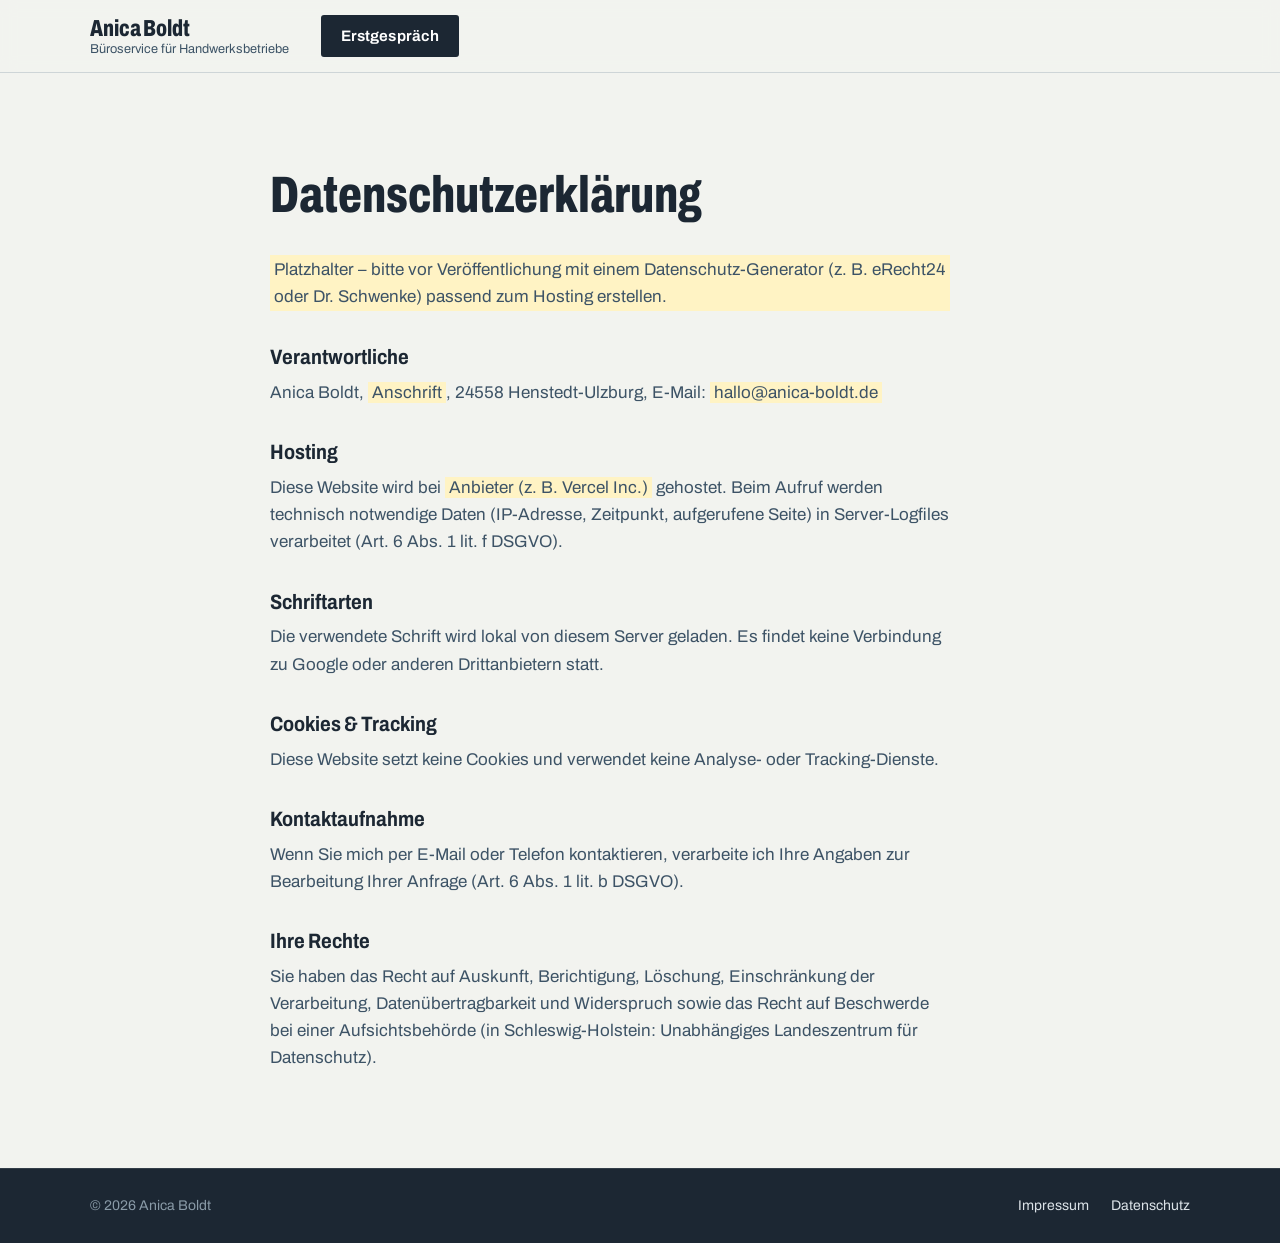
==== datenschutz.html @ bea67212 "Landingpage Anica Boldt – Büroservice für Handwerksbetriebe Statische Seite (HTML/CSS), lokal eingeb" ====
<!doctype html>
<html lang="de">
<head>
  <meta charset="utf-8">
  <meta name="viewport" content="width=device-width, initial-scale=1">
  <title>Datenschutz – Anica Boldt</title>
  <meta name="robots" content="noindex">
  <link rel="icon" href="assets/img/favicon.svg" type="image/svg+xml">
  <link rel="stylesheet" href="assets/css/styles.css">
</head>
<body>
  <header class="site-header">
    <div class="wrap site-header__inner">
      <a class="brand" href="index.html"><span class="brand__name">Anica Boldt</span><span class="brand__tag">Büroservice für Handwerksbetriebe</span></a>
      <a class="btn btn--small" href="index.html#kontakt">Erstgespräch</a>
    </div>
  </header>
  <main class="legal"><div class="wrap">
    <h1>Datenschutzerklärung</h1>
    <p class="todo">Platzhalter – bitte vor Veröffentlichung mit einem Datenschutz-Generator (z.&nbsp;B. eRecht24 oder Dr. Schwenke) passend zum Hosting erstellen.</p>
    <h2>Verantwortliche</h2>
    <p>Anica Boldt, <span class="todo">Anschrift</span>, 24558 Henstedt-Ulzburg, E-Mail: <span class="todo">hallo@anica-boldt.de</span></p>
    <h2>Hosting</h2>
    <p>Diese Website wird bei <span class="todo">Anbieter (z.&nbsp;B. Vercel Inc.)</span> gehostet. Beim Aufruf werden technisch notwendige Daten (IP-Adresse, Zeitpunkt, aufgerufene Seite) in Server-Logfiles verarbeitet (Art. 6 Abs. 1 lit. f DSGVO).</p>
    <h2>Schriftarten</h2>
    <p>Die verwendete Schrift wird lokal von diesem Server geladen. Es findet keine Verbindung zu Google oder anderen Drittanbietern statt.</p>
    <h2>Cookies &amp; Tracking</h2>
    <p>Diese Website setzt keine Cookies und verwendet keine Analyse- oder Tracking-Dienste.</p>
    <h2>Kontaktaufnahme</h2>
    <p>Wenn Sie mich per E-Mail oder Telefon kontaktieren, verarbeite ich Ihre Angaben zur Bearbeitung Ihrer Anfrage (Art. 6 Abs. 1 lit. b DSGVO).</p>
    <h2>Ihre Rechte</h2>
    <p>Sie haben das Recht auf Auskunft, Berichtigung, Löschung, Einschränkung der Verarbeitung, Datenübertragbarkeit und Widerspruch sowie das Recht auf Beschwerde bei einer Aufsichtsbehörde (in Schleswig-Holstein: Unabhängiges Landeszentrum für Datenschutz).</p>
  </div></main>
  <footer class="site-footer"><div class="wrap site-footer__inner"><p>© 2026 Anica Boldt</p><nav aria-label="Rechtliches"><a href="impressum.html">Impressum</a><a href="datenschutz.html">Datenschutz</a></nav></div></footer>
</body>
</html>
---- assets/css/styles.css ----
/* Anica Boldt – Büroservice für Handwerksbetriebe
   Farben aus dem Foto (Schiefer/Blaugrau) + Zollstock-Gelb als einziger Akzent. */

@font-face {
  font-family: "Archivo";
  font-style: normal;
  font-display: swap;
  font-weight: 100 900;
  font-stretch: 62% 125%;
  src: url("../fonts/archivo-latin-wdth-normal.woff2") format("woff2-variations"),
       url("../fonts/archivo-latin-wdth-normal.woff2") format("woff2");
}

:root {
  --ink: #1C2733;        /* Schiefer, fast schwarz */
  --slate: #3D5366;      /* Blaugrau aus dem Foto */
  --mist: #8A9BA8;       /* gedämpftes Grau für Nebentext auf dunkel */
  --paper: #F2F3EF;      /* kühles Papierweiß */
  --white: #FFFFFF;
  --line: #CED5D7;
  --yellow: #F3C01C;     /* Zollstock-Gelb */
  --yellow-deep: #D9A800;

  --font: "Archivo", "Helvetica Neue", Arial, sans-serif;
  --condensed: 72%;
  --wrap: 1180px;
  --gutter: clamp(16px, 4vw, 40px);
  --section: clamp(72px, 10vw, 128px);

  /* Typoskala (Quarte, 1.333) */
  --t-small: 0.875rem;
  --t-body: 1.0625rem;
  --t-lead: 1.3rem;
  --t-h3: 1.4rem;
  --t-h2: clamp(2rem, 4.2vw, 3.2rem);
  --t-h1: clamp(3rem, 8.4vw, 6.6rem);
}

*,
*::before,
*::after { box-sizing: border-box; }

html { scroll-behavior: smooth; scroll-padding-top: 84px; }
@media (prefers-reduced-motion: reduce) { html { scroll-behavior: auto; } }

body {
  margin: 0;
  font-family: var(--font);
  font-size: var(--t-body);
  line-height: 1.6;
  color: var(--ink);
  background: var(--paper);
  -webkit-font-smoothing: antialiased;
  text-rendering: optimizeLegibility;
}

img { display: block; max-width: 100%; height: auto; }
figure { margin: 0; }
h1, h2, h3 { margin: 0; line-height: 1.05; }
p { margin: 0 0 1em; }
p:last-child { margin-bottom: 0; }

a { color: inherit; }
:focus-visible {
  outline: 3px solid var(--yellow-deep);
  outline-offset: 3px;
  border-radius: 2px;
}

.wrap {
  width: 100%;
  max-width: var(--wrap);
  margin-inline: auto;
  padding-inline: var(--gutter);
}

.visually-hidden {
  position: absolute; width: 1px; height: 1px; overflow: hidden;
  clip: rect(0 0 0 0); white-space: nowrap;
}

.skip {
  position: absolute; left: 16px; top: -60px; z-index: 100;
  background: var(--yellow); color: var(--ink); padding: 10px 16px;
  font-weight: 700; text-decoration: none;
}
.skip:focus { top: 12px; }

/* ---------- Buttons & Links ---------- */
.btn {
  display: inline-flex; align-items: center; justify-content: center;
  min-height: 52px; padding: 0 26px;
  background: var(--ink); color: var(--white);
  font-weight: 650; font-size: 1rem; letter-spacing: 0.005em;
  text-decoration: none; border-radius: 3px;
  border: 2px solid var(--ink);
  transition: background-color .15s ease, color .15s ease;
}
.btn:hover { background: var(--slate); border-color: var(--slate); }
.btn--small { min-height: 42px; padding: 0 18px; font-size: 0.95rem; }
.btn--yellow { background: var(--yellow); border-color: var(--yellow); color: var(--ink); }
.btn--yellow:hover { background: #FFD43D; border-color: #FFD43D; }
.btn--ghost { background: transparent; border-color: rgba(255,255,255,.45); color: var(--white); }
.btn--ghost:hover { background: rgba(255,255,255,.08); border-color: var(--white); }

.link {
  font-weight: 600;
  text-decoration: underline;
  text-decoration-color: var(--yellow-deep);
  text-decoration-thickness: 2px;
  text-underline-offset: 5px;
}
.link:hover { text-decoration-color: var(--ink); }

/* ---------- Header ---------- */
.site-header {
  position: sticky; top: 0; z-index: 50;
  background: rgba(242, 243, 239, .92);
  backdrop-filter: saturate(1.2) blur(8px);
  -webkit-backdrop-filter: saturate(1.2) blur(8px);
  border-bottom: 1px solid var(--line);
}
.site-header__inner {
  display: flex; align-items: center; gap: 32px;
  min-height: 72px;
}
.brand { display: flex; flex-direction: column; text-decoration: none; line-height: 1.1; }
.brand__name {
  font-size: 1.45rem; font-weight: 800; font-stretch: var(--condensed);
  letter-spacing: -0.005em;
}
.brand__tag { font-size: 0.8rem; color: var(--slate); }
.nav { display: flex; gap: 26px; margin-left: auto; }
.nav a { text-decoration: none; font-size: 0.95rem; font-weight: 500; color: var(--slate); }
.nav a:hover { color: var(--ink); }

@media (max-width: 880px) {
  .nav { display: none; }
  .site-header__inner { justify-content: space-between; }
}

/* ---------- Hero ---------- */
.hero { padding-top: clamp(40px, 6vw, 80px); overflow: hidden; }
.hero__grid {
  display: grid;
  grid-template-columns: minmax(0, 7fr) minmax(0, 5fr);
  gap: clamp(32px, 5vw, 72px);
  align-items: end;
}
.hero__text { padding-bottom: clamp(32px, 5vw, 64px); }
.hero__place {
  display: inline-block;
  font-size: var(--t-small); font-weight: 600; color: var(--slate);
  margin-bottom: 22px;
  padding-left: 14px;
  border-left: 4px solid var(--yellow);
}
.hero__title {
  font-size: var(--t-h1);
  font-weight: 850;
  font-stretch: 64%;
  line-height: 0.92;
  letter-spacing: -0.01em;
  text-wrap: balance;
  hyphens: manual;
  margin-bottom: 28px;
}
.hero__lead {
  font-size: var(--t-lead);
  line-height: 1.5;
  max-width: 34em;
  color: var(--slate);
  margin-bottom: 34px;
}
.hero__actions { display: flex; flex-wrap: wrap; align-items: center; gap: 18px 28px; }
.hero__facts {
  list-style: none; padding: 0; margin: 44px 0 0;
  display: flex; flex-wrap: wrap; gap: 10px 26px;
  font-size: 0.95rem; font-weight: 550;
}
.hero__facts li { display: flex; align-items: center; gap: 9px; }
.hero__facts li::before {
  content: ""; width: 14px; height: 9px; flex: none;
  border-left: 2.5px solid var(--ink); border-bottom: 2.5px solid var(--ink);
  transform: rotate(-45deg) translate(1px, -2px);
}

.hero__photo { position: relative; align-self: stretch; }
.hero__photo img {
  width: 100%; height: 100%;
  object-fit: cover; object-position: 30% 20%;
  aspect-ratio: 4 / 5;
  border-radius: 3px 3px 0 0;
}
.hero__photo figcaption {
  position: absolute; left: 0; bottom: 0;
  background: var(--ink); color: var(--white);
  font-size: 0.82rem; font-weight: 500;
  padding: 8px 14px;
}

@media (max-width: 960px) {
  .hero__grid { grid-template-columns: 1fr; }
  .hero__text { padding-bottom: 0; }
  .hero__photo { max-width: 520px; }
  .hero__photo img { aspect-ratio: 5 / 4; object-position: 30% 22%; }
}

/* ---------- Zollstock ---------- */
.ruler {
  position: relative;
  background: var(--yellow);
  border-top: 2px solid var(--ink);
  border-bottom: 2px solid var(--ink);
}
.ruler__track {
  position: relative;
  height: 74px;
  /* Millimeter-, Halbzentimeter- und Zentimeterstriche */
  background-image:
    linear-gradient(to right, var(--ink) 2px, transparent 2px),
    linear-gradient(to right, var(--ink) 1.5px, transparent 1.5px),
    linear-gradient(to right, var(--ink) 1px, transparent 1px);
  background-size: 60px 30px, 30px 20px, 6px 11px;
  background-repeat: repeat-x;
  background-position: 0 0, 0 0, 0 0;
}
/* Gelenke des Zollstocks alle 20 cm */
.ruler__track::after {
  content: "";
  position: absolute; inset: 0;
  background-image:
    linear-gradient(to right, transparent 0 calc(100% - 2px), rgba(28,39,51,.55) calc(100% - 2px)),
    radial-gradient(circle at calc(100% - 12px) 58px, var(--ink) 0 3.5px, transparent 4px);
  background-size: 600px 100%, 600px 100%;
  background-repeat: repeat-x;
  pointer-events: none;
}
.ruler__nums {
  position: absolute; top: 30px; left: 0; right: 0;
  display: flex; white-space: nowrap; overflow: hidden;
  font-size: 0.9rem; font-weight: 700; font-stretch: 80%;
  font-variant-numeric: tabular-nums;
}
.ruler__nums span { flex: 0 0 60px; text-align: right; padding-right: 5px; }
.ruler__span {
  position: absolute; z-index: 2; right: var(--gutter); bottom: 9px;
  display: flex; align-items: center;
}
.ruler__label {
  background: var(--ink); color: var(--yellow);
  font-size: 0.95rem; font-weight: 650;
  padding: 6px 14px;
  border-radius: 2px;
}
@media (max-width: 640px) {
  .ruler__track { height: 118px; }
  .ruler__track::after { background-image: linear-gradient(to right, transparent 0 calc(100% - 2px), rgba(28,39,51,.55) calc(100% - 2px)); }
  .ruler__span { left: var(--gutter); right: var(--gutter); bottom: 8px; }
  .ruler__label { font-size: 0.85rem; }
}

/* ---------- Sections ---------- */
.section { padding-block: var(--section); }
.h2 {
  font-size: var(--t-h2);
  font-weight: 800;
  font-stretch: var(--condensed);
  letter-spacing: -0.005em;
  line-height: 1.02;
  text-wrap: balance;
}
.h2--wide { max-width: 18em; margin-bottom: clamp(36px, 5vw, 60px); }
.h2--light { color: var(--white); }

.prose { max-width: 36em; font-size: 1.125rem; line-height: 1.65; }

/* Problem */
.problem__grid {
  display: grid;
  grid-template-columns: minmax(0, 5fr) minmax(0, 6fr);
  gap: clamp(28px, 6vw, 96px);
}
@media (max-width: 860px) { .problem__grid { grid-template-columns: 1fr; } }

/* Leistungen */
.services { background: var(--white); border-block: 1px solid var(--line); }
.services__list {
  display: grid;
  grid-template-columns: repeat(2, minmax(0, 1fr));
  border-top: 2px solid var(--ink);
}
.service {
  padding: 32px 40px 40px 0;
  border-bottom: 1px solid var(--line);
}
.service:nth-child(even) { padding-left: 40px; padding-right: 0; border-left: 1px solid var(--line); }
.service h3 {
  font-size: var(--t-h3); font-weight: 750; font-stretch: 85%;
  margin-bottom: 12px;
}
.service p { color: var(--slate); max-width: 32em; }
@media (max-width: 760px) {
  .services__list { grid-template-columns: 1fr; }
  .service, .service:nth-child(even) { padding: 26px 0 30px; border-left: 0; }
}

/* Vergleich */
.compare__intro { font-size: var(--t-lead); color: var(--slate); margin: -28px 0 36px; max-width: 34em; }
.table-scroll { overflow-x: auto; -webkit-overflow-scrolling: touch; }
.compare__table {
  width: 100%; min-width: 620px;
  border-collapse: collapse;
  font-size: 1rem;
}
.compare__table th,
.compare__table td {
  text-align: left; vertical-align: top;
  padding: 18px 20px;
  border-bottom: 1px solid var(--line);
}
.compare__table thead th {
  font-size: 1.05rem; font-weight: 750; font-stretch: 85%;
  border-bottom: 2px solid var(--ink);
  vertical-align: bottom;
  padding-block: 14px;
}
.compare__table tbody th { font-weight: 650; width: 20%; }
.compare__table td { color: var(--slate); width: 40%; }
.compare__table .is-us { background: var(--white); color: var(--ink); font-weight: 550; }
.compare__table thead .is-us { background: var(--yellow); border-bottom-color: var(--ink); }
.compare__table tbody td.is-us { box-shadow: inset 4px 0 0 var(--yellow); }
.fineprint { margin-top: 20px; font-size: var(--t-small); color: var(--slate); max-width: 46em; }

/* Ablauf */
.steps { background: var(--white); border-block: 1px solid var(--line); }
.steps__list {
  list-style: none; margin: 0; padding: 0;
  display: grid; grid-template-columns: repeat(3, minmax(0, 1fr));
  gap: clamp(24px, 4vw, 56px);
  counter-reset: step;
}
.steps__list li { counter-increment: step; position: relative; padding-top: 74px; }
.steps__list li::before {
  content: counter(step);
  position: absolute; top: 0; left: 0;
  font-size: 3.6rem; font-weight: 850; font-stretch: 64%; line-height: 1;
  color: var(--ink);
}
.steps__list li::after {
  content: ""; position: absolute; top: 26px; left: 44px; right: 0;
  height: 2px; background: var(--line);
}
.steps__list li:last-child::after { background: linear-gradient(to right, var(--line), transparent); }
.steps__list h3 { font-size: var(--t-h3); font-weight: 750; font-stretch: 85%; margin-bottom: 10px; }
.steps__list p { color: var(--slate); max-width: 26em; }
@media (max-width: 820px) { .steps__list { grid-template-columns: 1fr; } }

/* FAQ */
.faq__grid {
  display: grid;
  grid-template-columns: minmax(0, 4fr) minmax(0, 7fr);
  gap: clamp(28px, 6vw, 96px);
}
@media (max-width: 860px) { .faq__grid { grid-template-columns: 1fr; } }
.faq__list { border-top: 2px solid var(--ink); }
.faq__list details { border-bottom: 1px solid var(--line); }
.faq__list summary {
  cursor: pointer; list-style: none;
  display: flex; justify-content: space-between; align-items: center; gap: 20px;
  padding: 22px 0;
  font-size: 1.15rem; font-weight: 650;
}
.faq__list summary::-webkit-details-marker { display: none; }
.faq__list summary::after {
  content: ""; flex: none; width: 14px; height: 14px;
  background:
    linear-gradient(var(--ink), var(--ink)) center / 14px 2px no-repeat,
    linear-gradient(var(--ink), var(--ink)) center / 2px 14px no-repeat;
  transition: transform .2s ease;
}
.faq__list details[open] summary::after { transform: rotate(45deg); }
.faq__list details p { color: var(--slate); max-width: 38em; padding-bottom: 24px; margin: 0; }
@media (prefers-reduced-motion: reduce) { .faq__list summary::after { transition: none; } }

/* Kontakt */
.contact { background: var(--ink); color: #DCE3E8; padding-block: var(--section); }
.contact__grid {
  display: grid;
  grid-template-columns: minmax(0, 7fr) minmax(0, 4fr);
  gap: clamp(36px, 6vw, 96px);
  align-items: center;
}
.contact__text p { font-size: 1.15rem; max-width: 32em; margin-top: 24px; }
.contact__actions { display: flex; flex-wrap: wrap; gap: 14px; margin-top: 34px; }
.contact__mail { font-size: 0.95rem !important; color: var(--mist); margin-top: 18px !important; }
.contact__card { background: var(--white); color: var(--ink); padding: 12px 12px 18px; max-width: 340px; justify-self: end; border-radius: 3px; }
.contact__card img { width: 100%; aspect-ratio: 4 / 5; object-fit: cover; border-radius: 2px; }
.contact__card figcaption { padding: 14px 6px 0; font-size: 0.95rem; color: var(--slate); line-height: 1.4; }
.contact__card strong { display: block; color: var(--ink); font-size: 1.15rem; font-stretch: 85%; }
@media (max-width: 820px) {
  .contact__grid { grid-template-columns: 1fr; }
  .contact__card { justify-self: start; max-width: 280px; }
}

/* Footer */
.site-footer { background: var(--ink); color: var(--mist); border-top: 1px solid rgba(255,255,255,.1); font-size: var(--t-small); }
.site-footer__inner { display: flex; flex-wrap: wrap; justify-content: space-between; gap: 12px 24px; padding-block: 26px; }
.site-footer p { margin: 0; }
.site-footer nav { display: flex; gap: 22px; }
.site-footer a { color: #DCE3E8; text-decoration: none; }
.site-footer a:hover { text-decoration: underline; }

/* Rechtstexte */
.legal { padding-block: clamp(48px, 8vw, 96px); }
.legal .wrap { max-width: 820px; }
.legal h1 { font-size: var(--t-h2); font-weight: 800; font-stretch: var(--condensed); margin-bottom: 32px; }
.legal h2 { font-size: 1.3rem; font-stretch: 85%; margin: 36px 0 10px; }
.legal p, .legal li { color: var(--slate); max-width: 40em; }
.todo { background: #FFF3C4; padding: 1px 4px; }
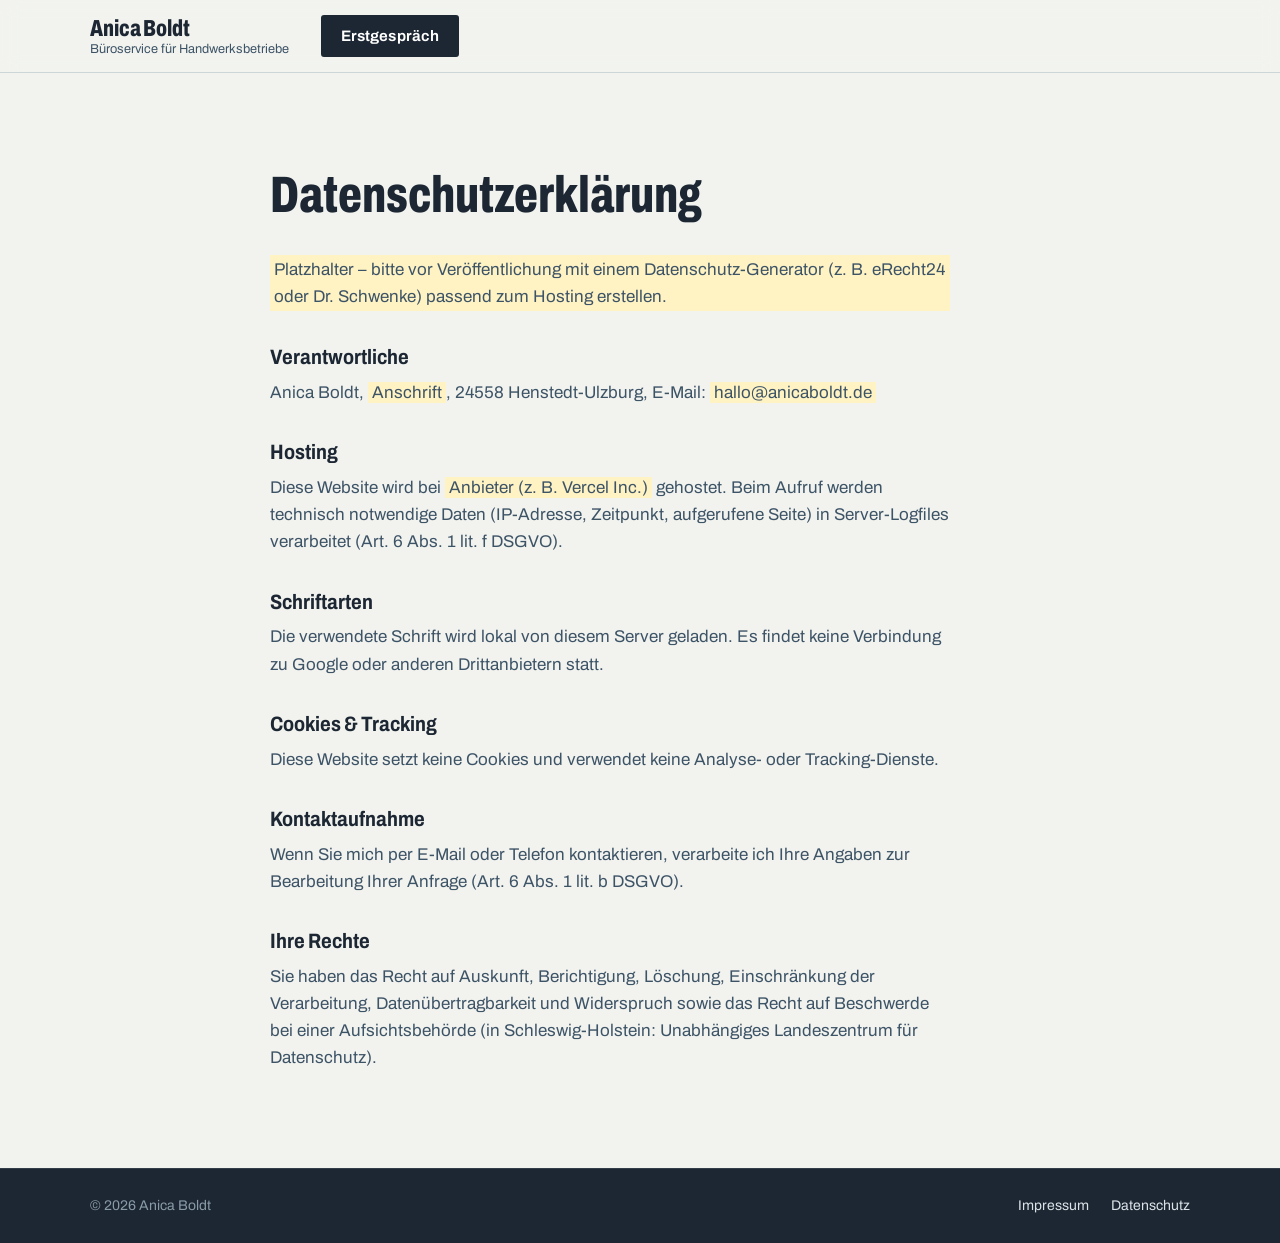
==== commit 73292aec: "Domain auf www.anicaboldt.de umstellen Canonical, OG-Bild, JSON-LD und E-Mail-Adresse auf die regist" ====
--- a/datenschutz.html
+++ b/datenschutz.html
@@ -19,7 +19,7 @@
     <h1>Datenschutzerklärung</h1>
     <p class="todo">Platzhalter – bitte vor Veröffentlichung mit einem Datenschutz-Generator (z.&nbsp;B. eRecht24 oder Dr. Schwenke) passend zum Hosting erstellen.</p>
     <h2>Verantwortliche</h2>
-    <p>Anica Boldt, <span class="todo">Anschrift</span>, 24558 Henstedt-Ulzburg, E-Mail: <span class="todo">hallo@anica-boldt.de</span></p>
+    <p>Anica Boldt, <span class="todo">Anschrift</span>, 24558 Henstedt-Ulzburg, E-Mail: <span class="todo">hallo@anicaboldt.de</span></p>
     <h2>Hosting</h2>
     <p>Diese Website wird bei <span class="todo">Anbieter (z.&nbsp;B. Vercel Inc.)</span> gehostet. Beim Aufruf werden technisch notwendige Daten (IP-Adresse, Zeitpunkt, aufgerufene Seite) in Server-Logfiles verarbeitet (Art. 6 Abs. 1 lit. f DSGVO).</p>
     <h2>Schriftarten</h2>
--- a/assets/css/styles.css
+++ b/assets/css/styles.css
@@ -394,6 +394,26 @@
 .contact__text p { font-size: 1.15rem; max-width: 32em; margin-top: 24px; }
 .contact__actions { display: flex; flex-wrap: wrap; gap: 14px; margin-top: 34px; }
 .contact__mail { font-size: 0.95rem !important; color: var(--mist); margin-top: 18px !important; }
+.hours {
+  margin-top: 44px; padding-top: 28px;
+  border-top: 1px solid rgba(255,255,255,.16);
+  max-width: 34em;
+}
+.hours__title { font-size: 1.25rem; font-weight: 750; font-stretch: 85%; color: var(--white); margin-bottom: 14px; }
+.hours__list { margin: 0; }
+.hours__row {
+  display: grid; grid-template-columns: minmax(0, 1fr) auto; gap: 4px 24px;
+  padding: 12px 0 12px 14px;
+  border-bottom: 1px solid rgba(255,255,255,.1);
+  border-left: 4px solid transparent;
+}
+.hours__row.is-today { border-left-color: var(--yellow); }
+.hours__row dt { color: #DCE3E8; }
+.hours__row dd { margin: 0; color: var(--white); font-weight: 650; font-variant-numeric: tabular-nums; }
+.contact__text .hours__status { font-size: 0.95rem; color: var(--yellow); font-weight: 600; margin-top: 14px; }
+.contact__text .hours__note { font-size: 0.98rem; color: var(--mist); margin-top: 14px; }
+.contact__text .hours__note--strong { color: #DCE3E8; font-weight: 600; }
+@media (max-width: 480px) { .hours__row { grid-template-columns: 1fr; } }
 .contact__card { background: var(--white); color: var(--ink); padding: 12px 12px 18px; max-width: 340px; justify-self: end; border-radius: 3px; }
 .contact__card img { width: 100%; aspect-ratio: 4 / 5; object-fit: cover; border-radius: 2px; }
 .contact__card figcaption { padding: 14px 6px 0; font-size: 0.95rem; color: var(--slate); line-height: 1.4; }
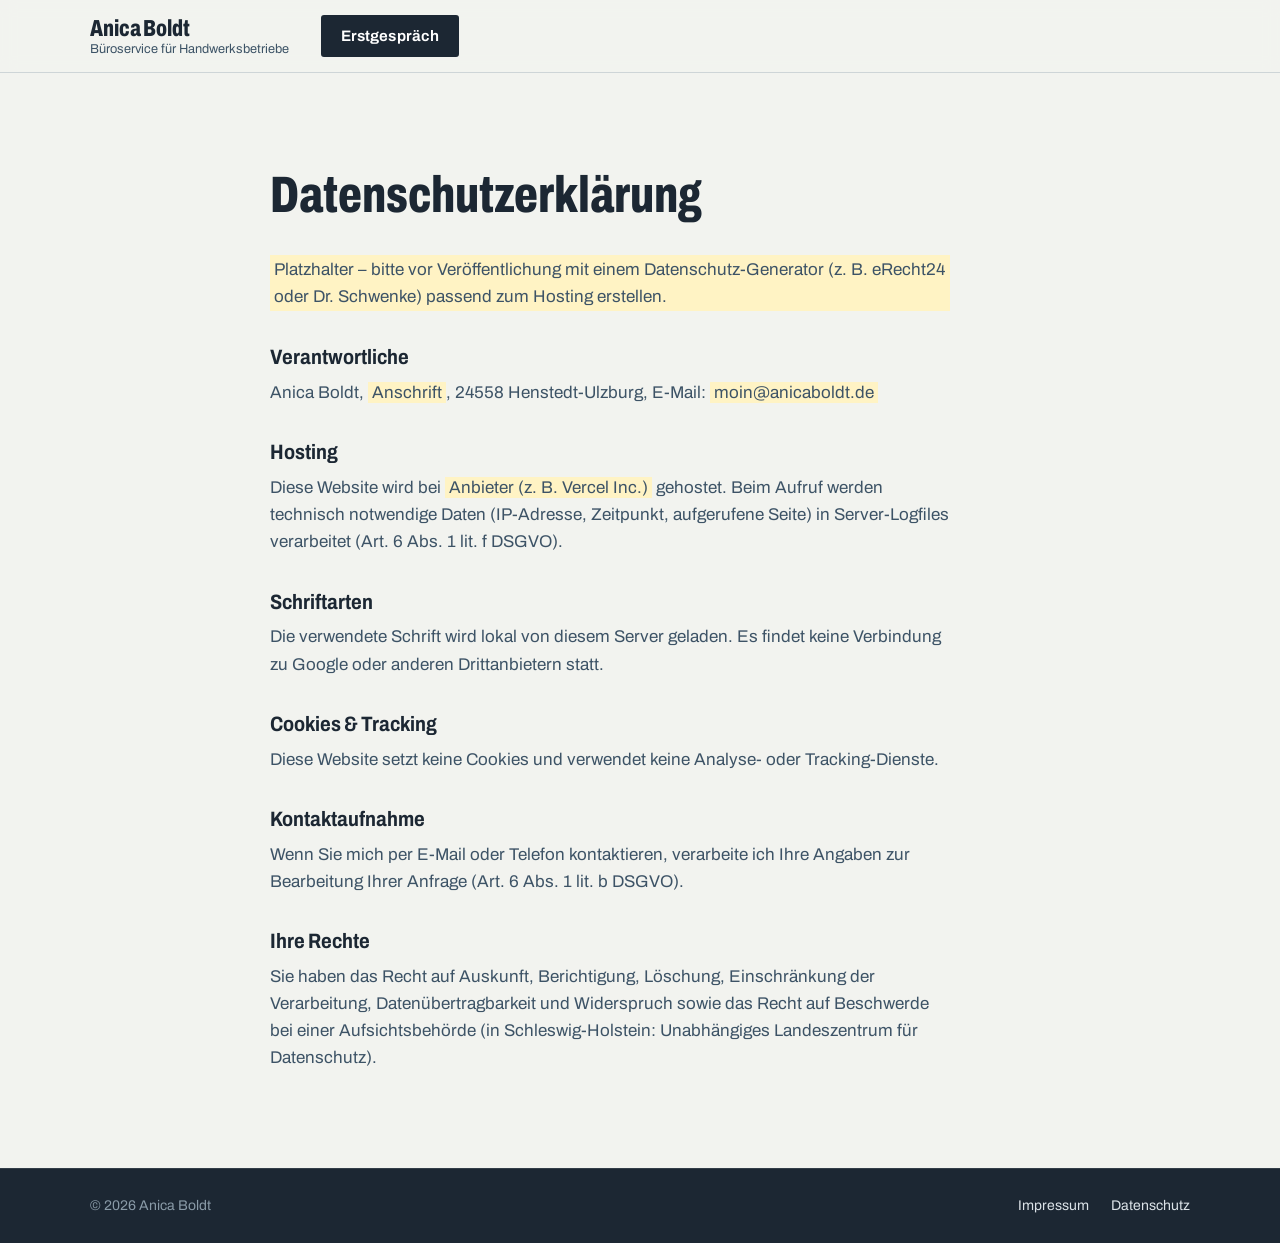
==== commit bd57ba0f: "E-Mail-Adresse auf moin@anicaboldt.de ändern Co-Authored-By: Claude Opus 5.5 <noreply@anthropic.com>" ====
--- a/datenschutz.html
+++ b/datenschutz.html
@@ -19,7 +19,7 @@
     <h1>Datenschutzerklärung</h1>
     <p class="todo">Platzhalter – bitte vor Veröffentlichung mit einem Datenschutz-Generator (z.&nbsp;B. eRecht24 oder Dr. Schwenke) passend zum Hosting erstellen.</p>
     <h2>Verantwortliche</h2>
-    <p>Anica Boldt, <span class="todo">Anschrift</span>, 24558 Henstedt-Ulzburg, E-Mail: <span class="todo">hallo@anicaboldt.de</span></p>
+    <p>Anica Boldt, <span class="todo">Anschrift</span>, 24558 Henstedt-Ulzburg, E-Mail: <span class="todo">moin@anicaboldt.de</span></p>
     <h2>Hosting</h2>
     <p>Diese Website wird bei <span class="todo">Anbieter (z.&nbsp;B. Vercel Inc.)</span> gehostet. Beim Aufruf werden technisch notwendige Daten (IP-Adresse, Zeitpunkt, aufgerufene Seite) in Server-Logfiles verarbeitet (Art. 6 Abs. 1 lit. f DSGVO).</p>
     <h2>Schriftarten</h2>
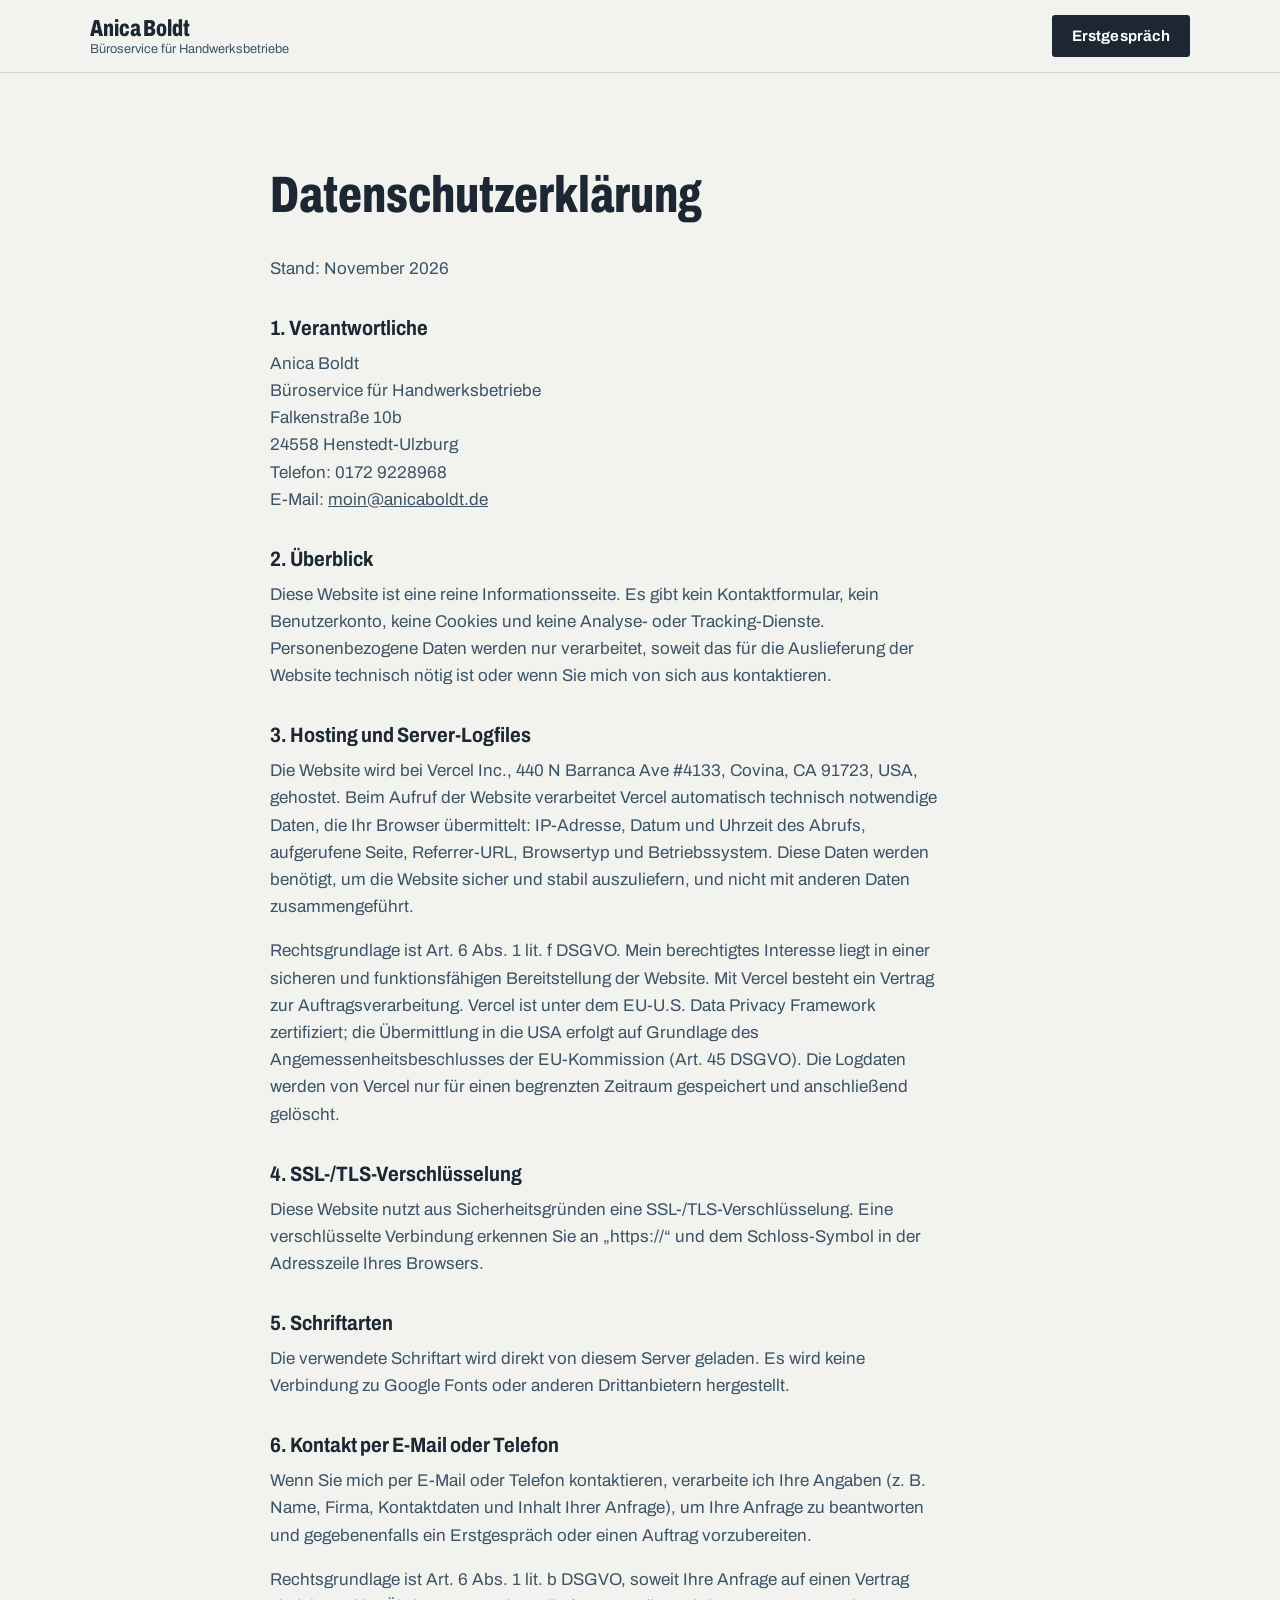
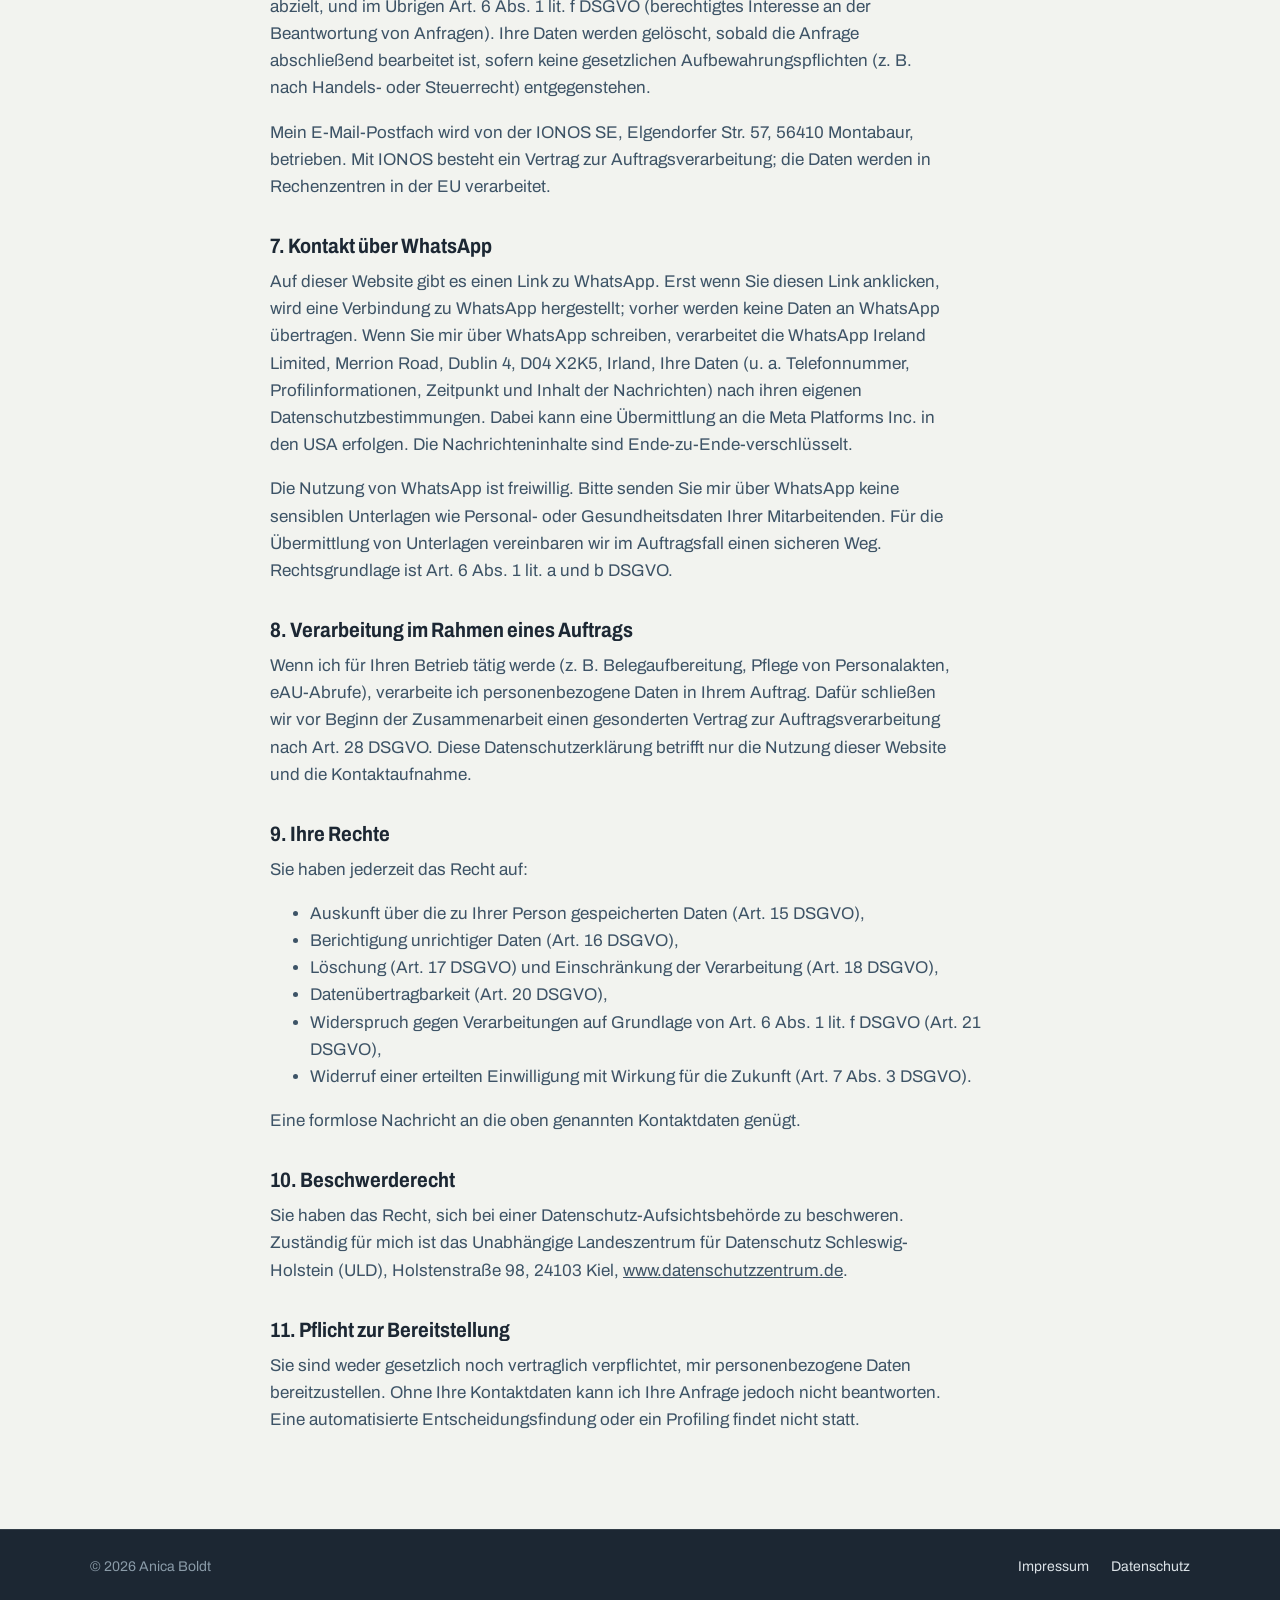
==== commit 259a6d1f: "Impressum vervollständigen, Datenschutzerklärung überarbeiten - Anschrift Falkenstraße 10b, USt-IdNr" ====
--- a/datenschutz.html
+++ b/datenschutz.html
@@ -17,19 +17,53 @@
   </header>
   <main class="legal"><div class="wrap">
     <h1>Datenschutzerklärung</h1>
-    <p class="todo">Platzhalter – bitte vor Veröffentlichung mit einem Datenschutz-Generator (z.&nbsp;B. eRecht24 oder Dr. Schwenke) passend zum Hosting erstellen.</p>
-    <h2>Verantwortliche</h2>
-    <p>Anica Boldt, <span class="todo">Anschrift</span>, 24558 Henstedt-Ulzburg, E-Mail: <span class="todo">moin@anicaboldt.de</span></p>
-    <h2>Hosting</h2>
-    <p>Diese Website wird bei <span class="todo">Anbieter (z.&nbsp;B. Vercel Inc.)</span> gehostet. Beim Aufruf werden technisch notwendige Daten (IP-Adresse, Zeitpunkt, aufgerufene Seite) in Server-Logfiles verarbeitet (Art. 6 Abs. 1 lit. f DSGVO).</p>
-    <h2>Schriftarten</h2>
-    <p>Die verwendete Schrift wird lokal von diesem Server geladen. Es findet keine Verbindung zu Google oder anderen Drittanbietern statt.</p>
-    <h2>Cookies &amp; Tracking</h2>
-    <p>Diese Website setzt keine Cookies und verwendet keine Analyse- oder Tracking-Dienste.</p>
-    <h2>Kontaktaufnahme</h2>
-    <p>Wenn Sie mich per E-Mail oder Telefon kontaktieren, verarbeite ich Ihre Angaben zur Bearbeitung Ihrer Anfrage (Art. 6 Abs. 1 lit. b DSGVO).</p>
-    <h2>Ihre Rechte</h2>
-    <p>Sie haben das Recht auf Auskunft, Berichtigung, Löschung, Einschränkung der Verarbeitung, Datenübertragbarkeit und Widerspruch sowie das Recht auf Beschwerde bei einer Aufsichtsbehörde (in Schleswig-Holstein: Unabhängiges Landeszentrum für Datenschutz).</p>
+    <p>Stand: November 2026</p>
+
+    <h2>1. Verantwortliche</h2>
+    <p>Anica Boldt<br>Büroservice für Handwerksbetriebe<br>Falkenstraße 10b<br>24558 Henstedt-Ulzburg<br>Telefon: 0172 9228968<br>E-Mail: <a href="mailto:moin@anicaboldt.de">moin@anicaboldt.de</a></p>
+
+    <h2>2. Überblick</h2>
+    <p>Diese Website ist eine reine Informationsseite. Es gibt kein Kontaktformular, kein Benutzerkonto, keine Cookies und keine Analyse- oder Tracking-Dienste. Personenbezogene Daten werden nur verarbeitet, soweit das für die Auslieferung der Website technisch nötig ist oder wenn Sie mich von sich aus kontaktieren.</p>
+
+    <h2>3. Hosting und Server-Logfiles</h2>
+    <p>Die Website wird bei Vercel Inc., 440 N Barranca Ave #4133, Covina, CA 91723, USA, gehostet. Beim Aufruf der Website verarbeitet Vercel automatisch technisch notwendige Daten, die Ihr Browser übermittelt: IP-Adresse, Datum und Uhrzeit des Abrufs, aufgerufene Seite, Referrer-URL, Browsertyp und Betriebssystem. Diese Daten werden benötigt, um die Website sicher und stabil auszuliefern, und nicht mit anderen Daten zusammengeführt.</p>
+    <p>Rechtsgrundlage ist Art. 6 Abs. 1 lit. f DSGVO. Mein berechtigtes Interesse liegt in einer sicheren und funktionsfähigen Bereitstellung der Website. Mit Vercel besteht ein Vertrag zur Auftragsverarbeitung. Vercel ist unter dem EU-U.S. Data Privacy Framework zertifiziert; die Übermittlung in die USA erfolgt auf Grundlage des Angemessenheitsbeschlusses der EU-Kommission (Art. 45 DSGVO). Die Logdaten werden von Vercel nur für einen begrenzten Zeitraum gespeichert und anschließend gelöscht.</p>
+
+    <h2>4. SSL-/TLS-Verschlüsselung</h2>
+    <p>Diese Website nutzt aus Sicherheitsgründen eine SSL-/TLS-Verschlüsselung. Eine verschlüsselte Verbindung erkennen Sie an „https://“ und dem Schloss-Symbol in der Adresszeile Ihres Browsers.</p>
+
+    <h2>5. Schriftarten</h2>
+    <p>Die verwendete Schriftart wird direkt von diesem Server geladen. Es wird keine Verbindung zu Google Fonts oder anderen Drittanbietern hergestellt.</p>
+
+    <h2>6. Kontakt per E-Mail oder Telefon</h2>
+    <p>Wenn Sie mich per E-Mail oder Telefon kontaktieren, verarbeite ich Ihre Angaben (z.&nbsp;B. Name, Firma, Kontaktdaten und Inhalt Ihrer Anfrage), um Ihre Anfrage zu beantworten und gegebenenfalls ein Erstgespräch oder einen Auftrag vorzubereiten.</p>
+    <p>Rechtsgrundlage ist Art. 6 Abs. 1 lit. b DSGVO, soweit Ihre Anfrage auf einen Vertrag abzielt, und im Übrigen Art. 6 Abs. 1 lit. f DSGVO (berechtigtes Interesse an der Beantwortung von Anfragen). Ihre Daten werden gelöscht, sobald die Anfrage abschließend bearbeitet ist, sofern keine gesetzlichen Aufbewahrungspflichten (z.&nbsp;B. nach Handels- oder Steuerrecht) entgegenstehen.</p>
+    <p>Mein E-Mail-Postfach wird von der IONOS SE, Elgendorfer Str. 57, 56410 Montabaur, betrieben. Mit IONOS besteht ein Vertrag zur Auftragsverarbeitung; die Daten werden in Rechenzentren in der EU verarbeitet.</p>
+
+    <h2>7. Kontakt über WhatsApp</h2>
+    <p>Auf dieser Website gibt es einen Link zu WhatsApp. Erst wenn Sie diesen Link anklicken, wird eine Verbindung zu WhatsApp hergestellt; vorher werden keine Daten an WhatsApp übertragen. Wenn Sie mir über WhatsApp schreiben, verarbeitet die WhatsApp Ireland Limited, Merrion Road, Dublin 4, D04 X2K5, Irland, Ihre Daten (u.&nbsp;a. Telefonnummer, Profilinformationen, Zeitpunkt und Inhalt der Nachrichten) nach ihren eigenen Datenschutzbestimmungen. Dabei kann eine Übermittlung an die Meta Platforms Inc. in den USA erfolgen. Die Nachrichteninhalte sind Ende-zu-Ende-verschlüsselt.</p>
+    <p>Die Nutzung von WhatsApp ist freiwillig. Bitte senden Sie mir über WhatsApp keine sensiblen Unterlagen wie Personal- oder Gesundheitsdaten Ihrer Mitarbeitenden. Für die Übermittlung von Unterlagen vereinbaren wir im Auftragsfall einen sicheren Weg. Rechtsgrundlage ist Art. 6 Abs. 1 lit. a und b DSGVO.</p>
+
+    <h2>8. Verarbeitung im Rahmen eines Auftrags</h2>
+    <p>Wenn ich für Ihren Betrieb tätig werde (z.&nbsp;B. Belegaufbereitung, Pflege von Personalakten, eAU-Abrufe), verarbeite ich personenbezogene Daten in Ihrem Auftrag. Dafür schließen wir vor Beginn der Zusammenarbeit einen gesonderten Vertrag zur Auftragsverarbeitung nach Art. 28 DSGVO. Diese Datenschutzerklärung betrifft nur die Nutzung dieser Website und die Kontaktaufnahme.</p>
+
+    <h2>9. Ihre Rechte</h2>
+    <p>Sie haben jederzeit das Recht auf:</p>
+    <ul>
+      <li>Auskunft über die zu Ihrer Person gespeicherten Daten (Art. 15 DSGVO),</li>
+      <li>Berichtigung unrichtiger Daten (Art. 16 DSGVO),</li>
+      <li>Löschung (Art. 17 DSGVO) und Einschränkung der Verarbeitung (Art. 18 DSGVO),</li>
+      <li>Datenübertragbarkeit (Art. 20 DSGVO),</li>
+      <li>Widerspruch gegen Verarbeitungen auf Grundlage von Art. 6 Abs. 1 lit. f DSGVO (Art. 21 DSGVO),</li>
+      <li>Widerruf einer erteilten Einwilligung mit Wirkung für die Zukunft (Art. 7 Abs. 3 DSGVO).</li>
+    </ul>
+    <p>Eine formlose Nachricht an die oben genannten Kontaktdaten genügt.</p>
+
+    <h2>10. Beschwerderecht</h2>
+    <p>Sie haben das Recht, sich bei einer Datenschutz-Aufsichtsbehörde zu beschweren. Zuständig für mich ist das Unabhängige Landeszentrum für Datenschutz Schleswig-Holstein (ULD), Holstenstraße 98, 24103 Kiel, <a href="https://www.datenschutzzentrum.de" rel="noopener">www.datenschutzzentrum.de</a>.</p>
+
+    <h2>11. Pflicht zur Bereitstellung</h2>
+    <p>Sie sind weder gesetzlich noch vertraglich verpflichtet, mir personenbezogene Daten bereitzustellen. Ohne Ihre Kontaktdaten kann ich Ihre Anfrage jedoch nicht beantworten. Eine automatisierte Entscheidungsfindung oder ein Profiling findet nicht statt.</p>
   </div></main>
   <footer class="site-footer"><div class="wrap site-footer__inner"><p>© 2026 Anica Boldt</p><nav aria-label="Rechtliches"><a href="impressum.html">Impressum</a><a href="datenschutz.html">Datenschutz</a></nav></div></footer>
 </body>
--- a/assets/css/styles.css
+++ b/assets/css/styles.css
@@ -124,6 +124,7 @@
   display: flex; align-items: center; gap: 32px;
   min-height: 72px;
 }
+.brand + .btn { margin-left: auto; }
 .brand { display: flex; flex-direction: column; text-decoration: none; line-height: 1.1; }
 .brand__name {
   font-size: 1.45rem; font-weight: 800; font-stretch: var(--condensed);
